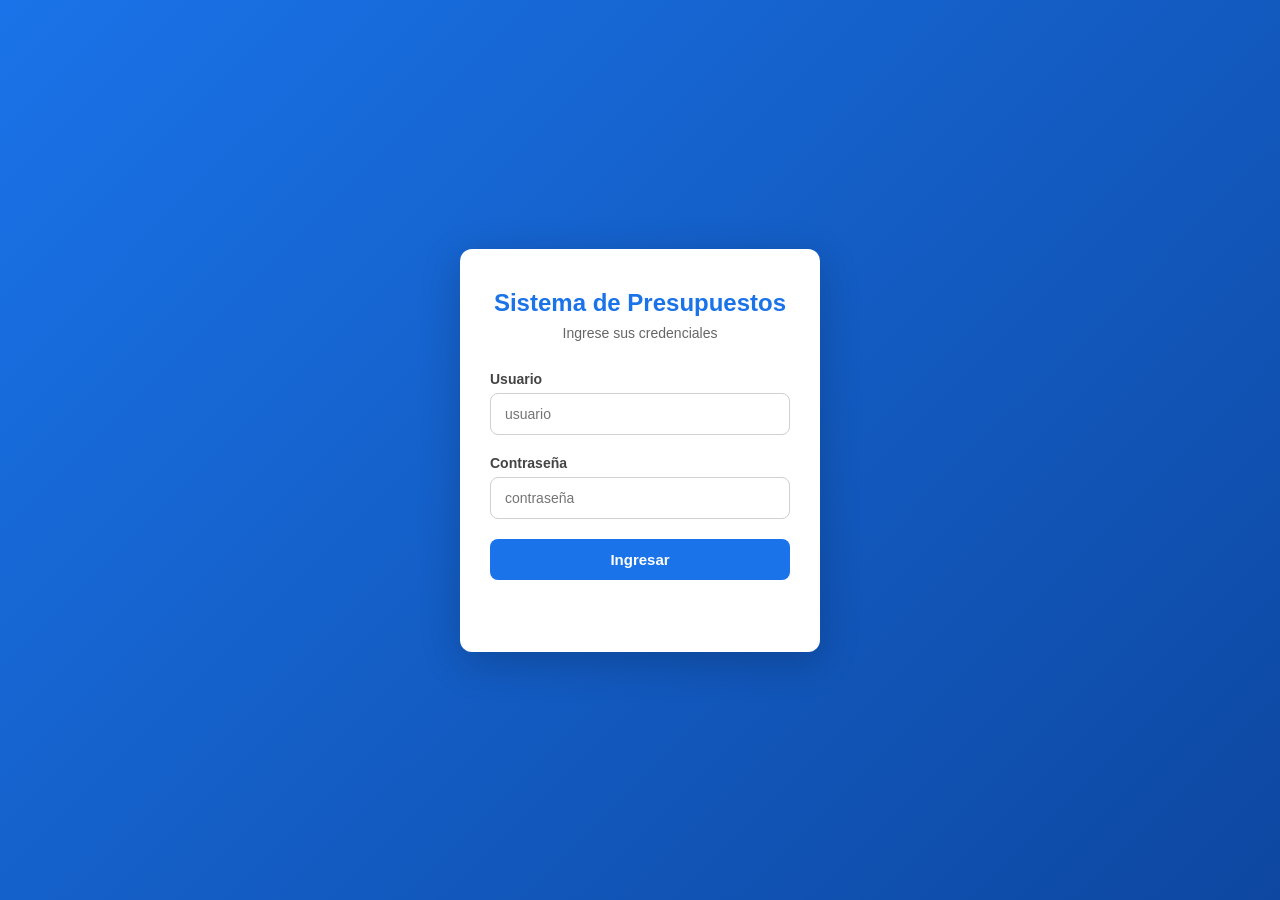
==== index.html @ 6249f518 "Initial commit - CrediVip Presupuesto" ====
<!DOCTYPE html>
<html lang="es">
<head>
  <meta charset="UTF-8">
  <meta name="viewport" content="width=device-width, initial-scale=1.0">
  <title>Inicio de Sesión - Sistema de Presupuestos</title>
  <link rel="stylesheet" href="css/style.css">
</head>
<body class="login-body">
  <div class="login-container">
    <div class="login-box">
      <div class="login-header">
        <h1>Sistema de Presupuestos</h1>
        <p>Ingrese sus credenciales</p>
      </div>
      <form id="loginForm">
        <div class="form-group">
          <label for="username">Usuario</label>
          <input type="text" id="username" placeholder="usuario" required>
        </div>
        <div class="form-group">
          <label for="password">Contraseña</label>
          <input type="password" id="password" placeholder="contraseña" required>
        </div>
        <button type="submit" class="btn btn-primary btn-block">Ingresar</button>
        <p id="loginError" class="error-msg"></p>
      </form>
    </div>
  </div>
  <script src="js/script.js"></script>
</body>
</html>
---- css/style.css ----
* {
  margin: 0;
  padding: 0;
  box-sizing: border-box;
}

body {
  font-family: 'Segoe UI', Tahoma, Geneva, Verdana, sans-serif;
  background: #f0f2f5;
  color: #333;
}

/* ===== LOGIN ===== */
.login-body {
  display: flex;
  justify-content: center;
  align-items: center;
  min-height: 100vh;
  background: linear-gradient(135deg, #1a73e8, #0d47a1);
}

.login-container {
  width: 100%;
  max-width: 400px;
  padding: 20px;
}

.login-box {
  background: #fff;
  border-radius: 12px;
  padding: 40px 30px;
  box-shadow: 0 10px 40px rgba(0,0,0,0.2);
}

.login-header {
  text-align: center;
  margin-bottom: 30px;
}

.login-header h1 {
  font-size: 24px;
  color: #1a73e8;
  margin-bottom: 8px;
}

.login-header p {
  color: #666;
  font-size: 14px;
}

.error-msg {
  color: #d32f2f;
  font-size: 13px;
  text-align: center;
  margin-top: 12px;
  min-height: 20px;
}

/* ===== FORMS ===== */
.form-group {
  margin-bottom: 20px;
}

.form-group label {
  display: block;
  font-size: 14px;
  font-weight: 600;
  margin-bottom: 6px;
  color: #444;
}

.form-group input {
  width: 100%;
  padding: 12px 14px;
  border: 1px solid #d0d0d0;
  border-radius: 8px;
  font-size: 14px;
  transition: border-color 0.2s;
}

.form-group input:focus {
  outline: none;
  border-color: #1a73e8;
  box-shadow: 0 0 0 3px rgba(26,115,232,0.15);
}

.form-row {
  display: flex;
  gap: 16px;
}

.form-row .form-group {
  flex: 1;
}

/* ===== BUTTONS ===== */
.btn {
  padding: 12px 24px;
  border: none;
  border-radius: 8px;
  font-size: 15px;
  font-weight: 600;
  cursor: pointer;
  transition: background 0.2s, transform 0.1s;
}

.btn:active {
  transform: scale(0.98);
}

.btn-primary {
  background: #1a73e8;
  color: #fff;
}

.btn-primary:hover {
  background: #1557b0;
}

.btn-block {
  width: 100%;
}

.btn-logout {
  background: #d32f2f;
  color: #fff;
  width: 100%;
  padding: 10px;
  font-size: 14px;
}

.btn-logout:hover {
  background: #b71c1c;
}

/* ===== DASHBOARD LAYOUT ===== */
.dashboard {
  display: flex;
  min-height: 100vh;
}

/* ===== SIDEBAR ===== */
.sidebar {
  width: 250px;
  background: #1e293b;
  color: #fff;
  display: flex;
  flex-direction: column;
  transition: transform 0.3s;
}

.sidebar-header {
  padding: 24px 20px;
  border-bottom: 1px solid #334155;
}

.sidebar-header h2 {
  font-size: 20px;
  font-weight: 700;
}

.sidebar-nav {
  flex: 1;
  padding: 16px 0;
}

.sidebar-nav ul {
  list-style: none;
}

.nav-btn {
  display: flex;
  align-items: center;
  gap: 12px;
  width: 100%;
  padding: 14px 20px;
  background: transparent;
  border: none;
  color: #cbd5e1;
  font-size: 15px;
  cursor: pointer;
  transition: background 0.2s, color 0.2s;
  text-align: left;
}

.nav-btn:hover {
  background: #334155;
  color: #fff;
}

.nav-btn.active {
  background: #1a73e8;
  color: #fff;
}

.nav-icon {
  font-size: 18px;
}

.sidebar-footer {
  padding: 16px 20px;
  border-top: 1px solid #334155;
}

/* ===== MAIN CONTENT ===== */
.main-content {
  flex: 1;
  display: flex;
  flex-direction: column;
}

.topbar {
  display: flex;
  align-items: center;
  padding: 16px 24px;
  background: #fff;
  border-bottom: 1px solid #e0e0e0;
  gap: 16px;
}

.topbar h2 {
  flex: 1;
  font-size: 20px;
}

.user-info {
  font-size: 14px;
  color: #666;
}

.menu-toggle {
  display: none;
  background: none;
  border: none;
  font-size: 24px;
  cursor: pointer;
  color: #333;
}

/* ===== SECTIONS ===== */
.content-section {
  display: none;
  padding: 24px;
  flex: 1;
}

.content-section.active {
  display: block;
}

/* ===== CARDS ===== */
.card {
  background: #fff;
  border-radius: 12px;
  box-shadow: 0 2px 8px rgba(0,0,0,0.08);
  overflow: hidden;
}

.card-header {
  padding: 20px 24px;
  border-bottom: 1px solid #e0e0e0;
}

.card-header h3 {
  font-size: 18px;
}

.card-body {
  padding: 24px;
}

/* ===== RESULT ===== */
.result-box {
  margin-top: 24px;
  padding: 20px;
  background: #e8f5e9;
  border: 1px solid #a5d6a7;
  border-radius: 8px;
}

.result-box h4 {
  margin-bottom: 12px;
  color: #2e7d32;
}

.result-box p {
  margin-bottom: 8px;
  font-size: 15px;
}

.result-box .result-value {
  font-size: 28px;
  font-weight: 700;
  color: #1b5e20;
}

/* ===== CREDIVIP SIMULATOR ===== */
.sub-title {
  color: #e51b23;
  font-size: 20px;
  margin-bottom: 16px;
  text-align: center;
}

.section-title {
  color: #e51b23;
  font-size: 28px;
  margin: 0 0 10px;
}

.divider {
  border: 2px solid #111;
  margin: 30px 0;
}

select {
  width: 100%;
  padding: 14px;
  font-size: 18px;
  border: 1px solid #d0d0d0;
  border-radius: 8px;
  box-sizing: border-box;
  margin-top: 6px;
  background: #fff;
}

select:focus {
  outline: none;
  border-color: #1a73e8;
  box-shadow: 0 0 0 3px rgba(26,115,232,0.15);
}

.btn-lg {
  padding: 16px;
  font-size: 22px;
  margin-top: 8px;
}

.table-wrapper {
  overflow-x: auto;
  margin: 16px 0;
}

.simul-table {
  width: 100%;
  border-collapse: collapse;
}

.simul-table th {
  background: #005bbb;
  color: #fff;
  padding: 12px 10px;
  font-size: 16px;
}

.simul-table td {
  border: 1px solid #ccc;
  padding: 10px 8px;
  text-align: center;
  font-size: 16px;
}

.simul-table tbody tr:nth-child(even) {
  background: #f8f9fa;
}

.info-box {
  margin-top: 25px;
  background: #eef6ff;
  padding: 20px;
  border-radius: 10px;
}

.info-box h3 {
  color: #e51b23;
  margin-bottom: 12px;
}

.info-box p {
  margin-bottom: 8px;
  font-size: 15px;
}

.wa-phone {
  margin-top: 12px;
  font-size: 16px;
}

.btn-wa {
  display: block;
  text-align: center;
  background: #25D366;
  color: #fff;
  text-decoration: none;
  padding: 14px;
  border-radius: 8px;
  font-weight: bold;
  margin-top: 15px;
  font-size: 16px;
}

.btn-wa:hover {
  background: #1da851;
  color: #fff;
}

/* ===== RESPONSIVE ===== */
@media (max-width: 768px) {
  .sidebar {
    position: fixed;
    top: 0;
    left: 0;
    height: 100%;
    z-index: 1000;
    transform: translateX(-100%);
  }

  .sidebar.open {
    transform: translateX(0);
  }

  .menu-toggle {
    display: block;
  }

  .form-row {
    flex-direction: column;
  }
}
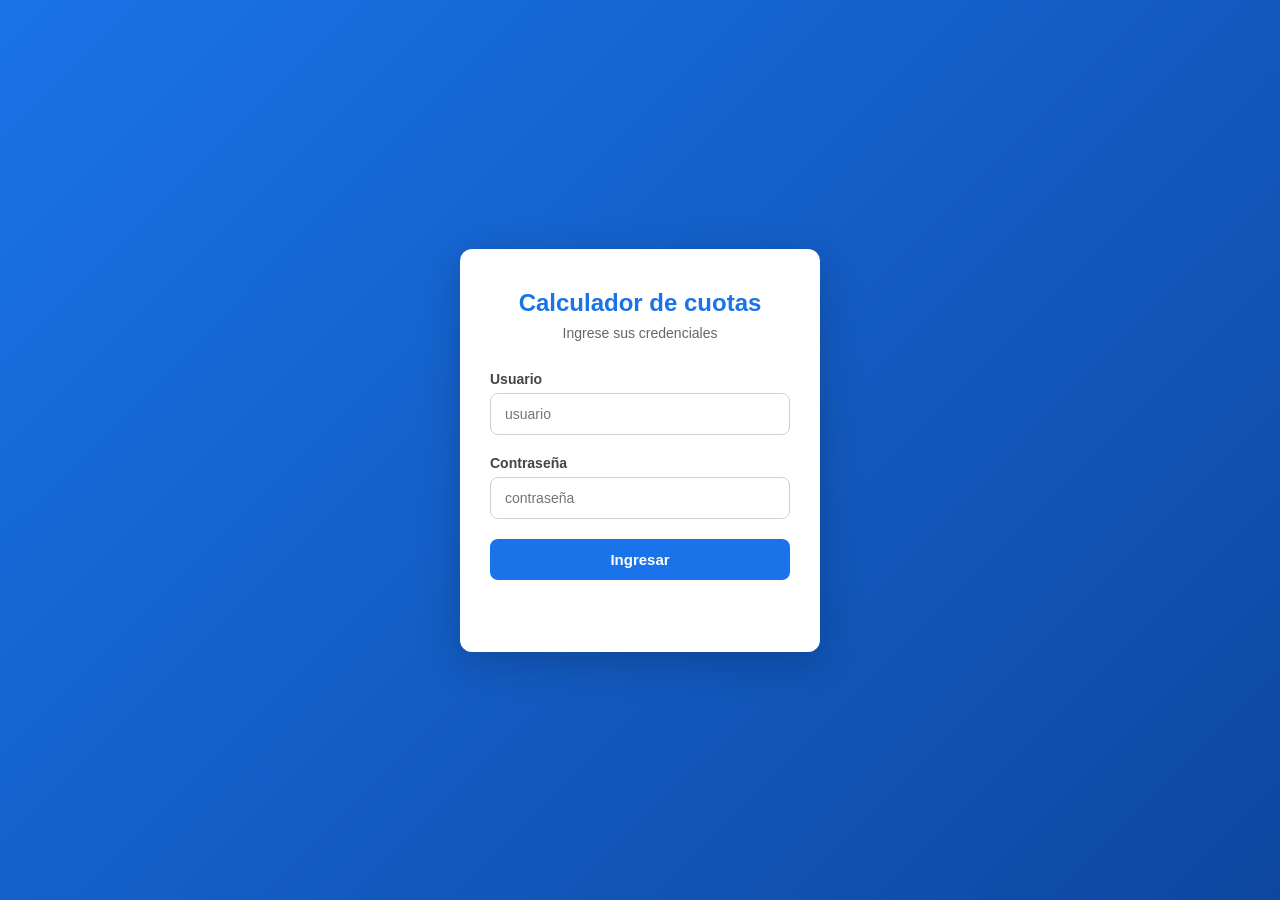
==== commit 931430d2: "cambio de nombre Calculador de cuotas" ====
--- a/index.html
+++ b/index.html
@@ -10,7 +10,7 @@
   <div class="login-container">
     <div class="login-box">
       <div class="login-header">
-        <h1>Sistema de Presupuestos</h1>
+        <h1>Calculador de cuotas</h1>
         <p>Ingrese sus credenciales</p>
       </div>
       <form id="loginForm">
--- a/css/style.css
+++ b/css/style.css
@@ -362,6 +362,39 @@
 
 .simul-table tbody tr:nth-child(even) {
   background: #f8f9fa;
+}
+
+.simul-table th:first-child {
+  width: 60px;
+}
+
+.simul-table input[type="checkbox"] {
+  width: 20px;
+  height: 20px;
+  cursor: pointer;
+  accent-color: #1a73e8;
+}
+
+.datos-adicionales {
+  margin-top: 20px;
+  padding: 16px;
+  background: #f8f9fa;
+  border-radius: 8px;
+  border: 1px solid #e0e0e0;
+}
+
+.datos-title {
+  font-size: 16px;
+  color: #555;
+  margin-bottom: 12px;
+  font-weight: 600;
+}
+
+.select-cuotas-hint {
+  font-size: 15px;
+  color: #555;
+  margin-bottom: 8px;
+  font-weight: 600;
 }
 
 .info-box {
